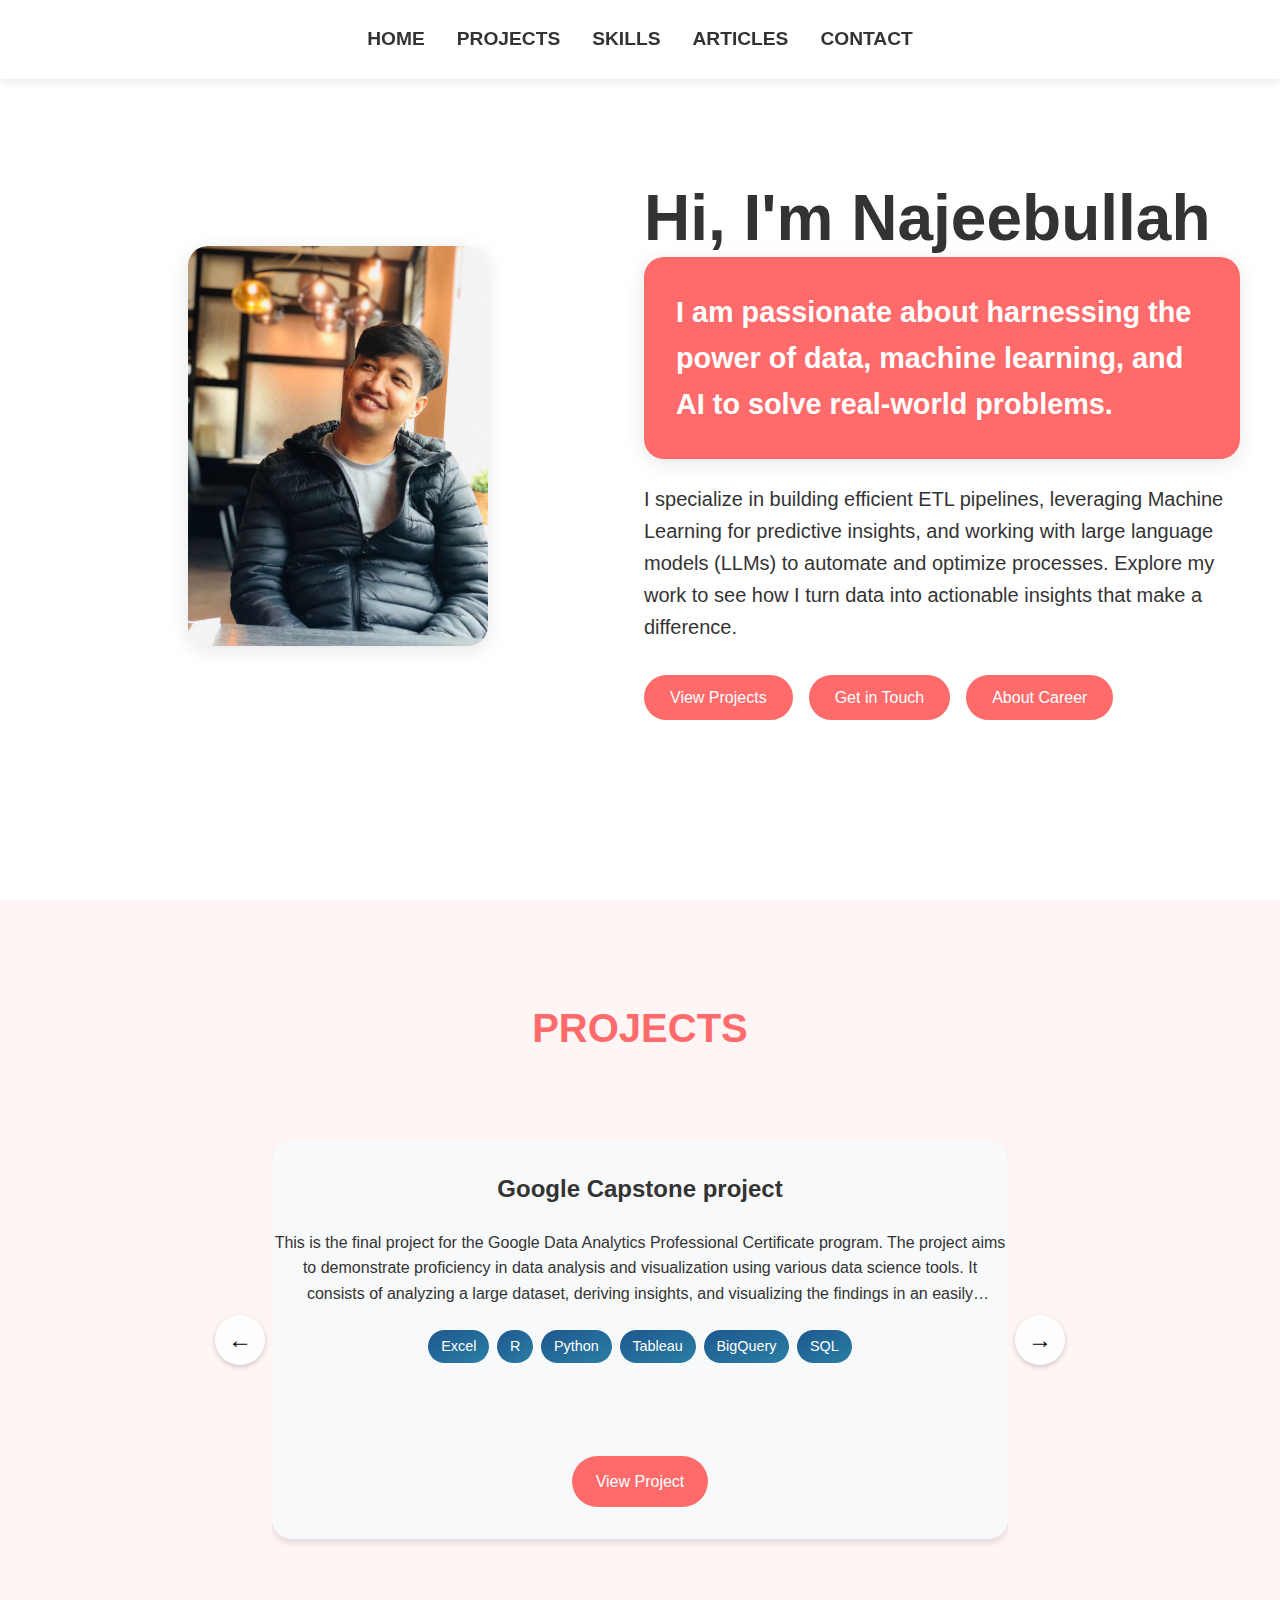
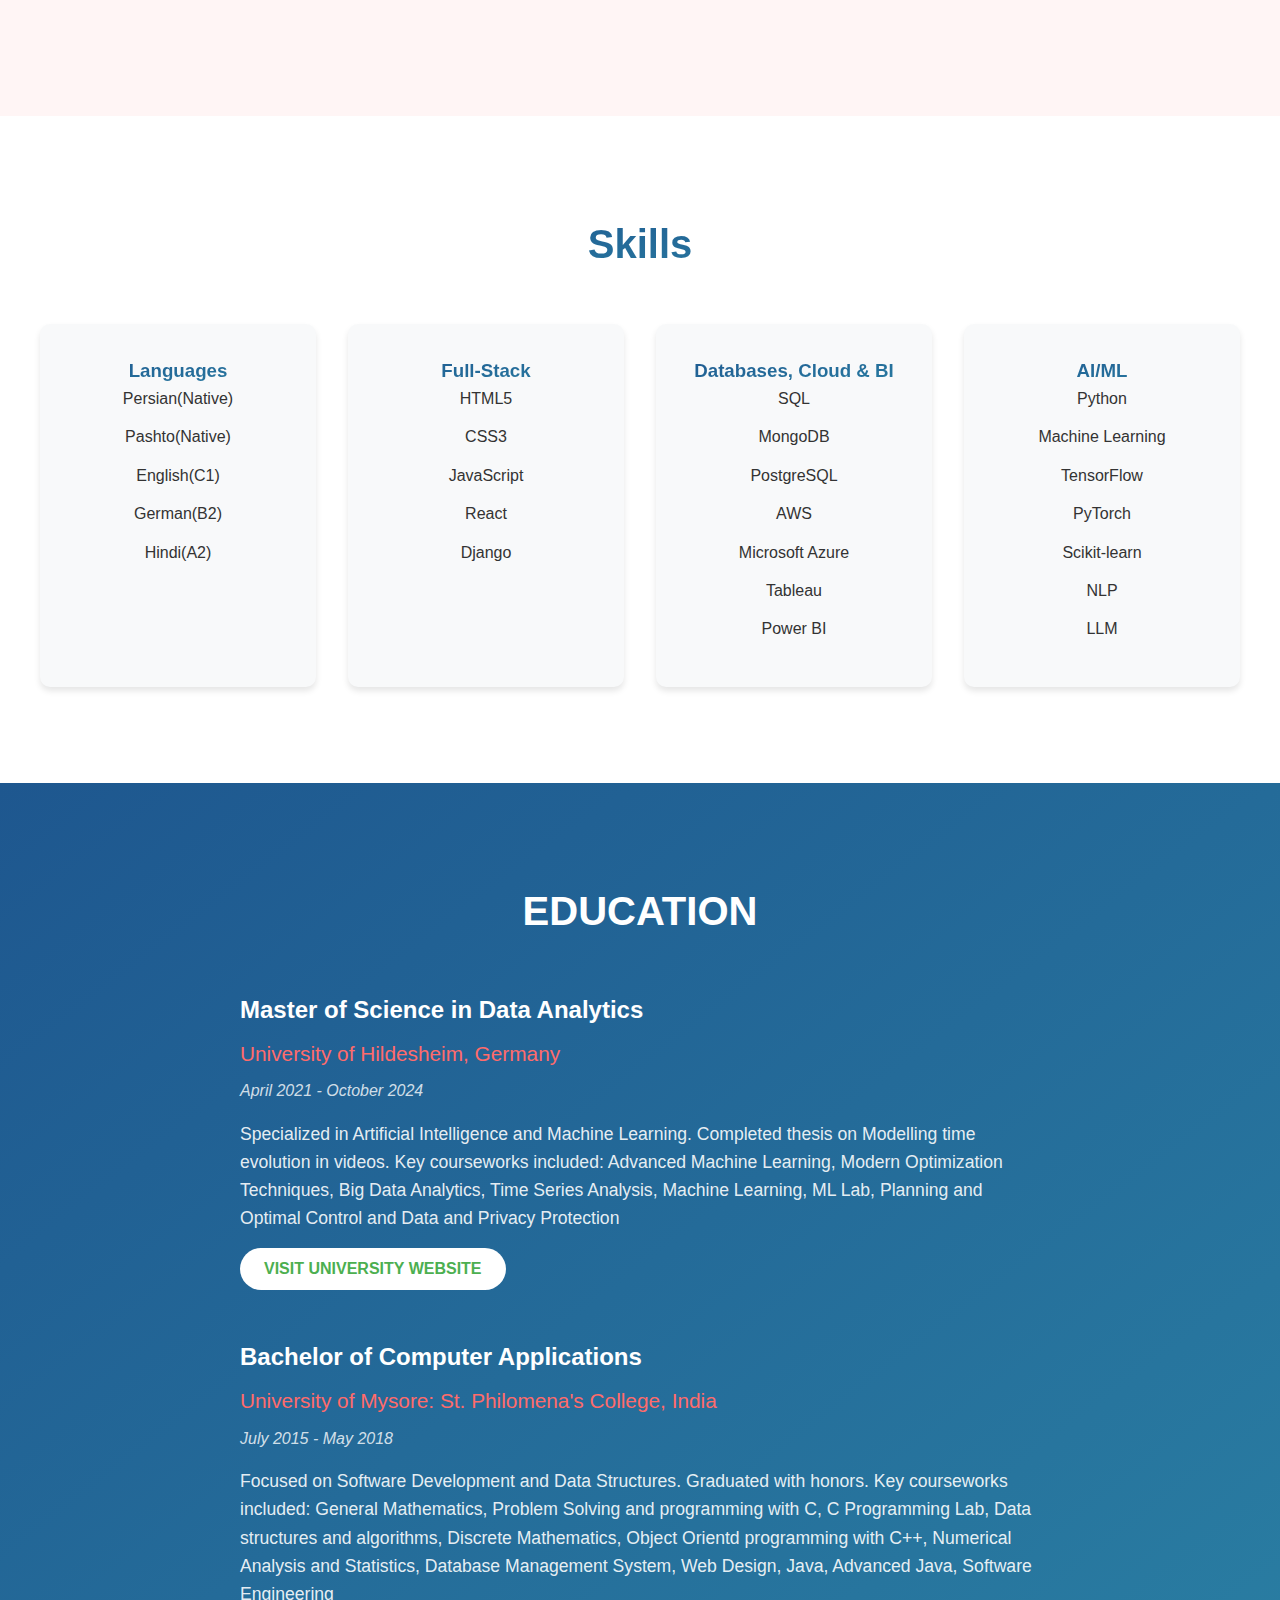
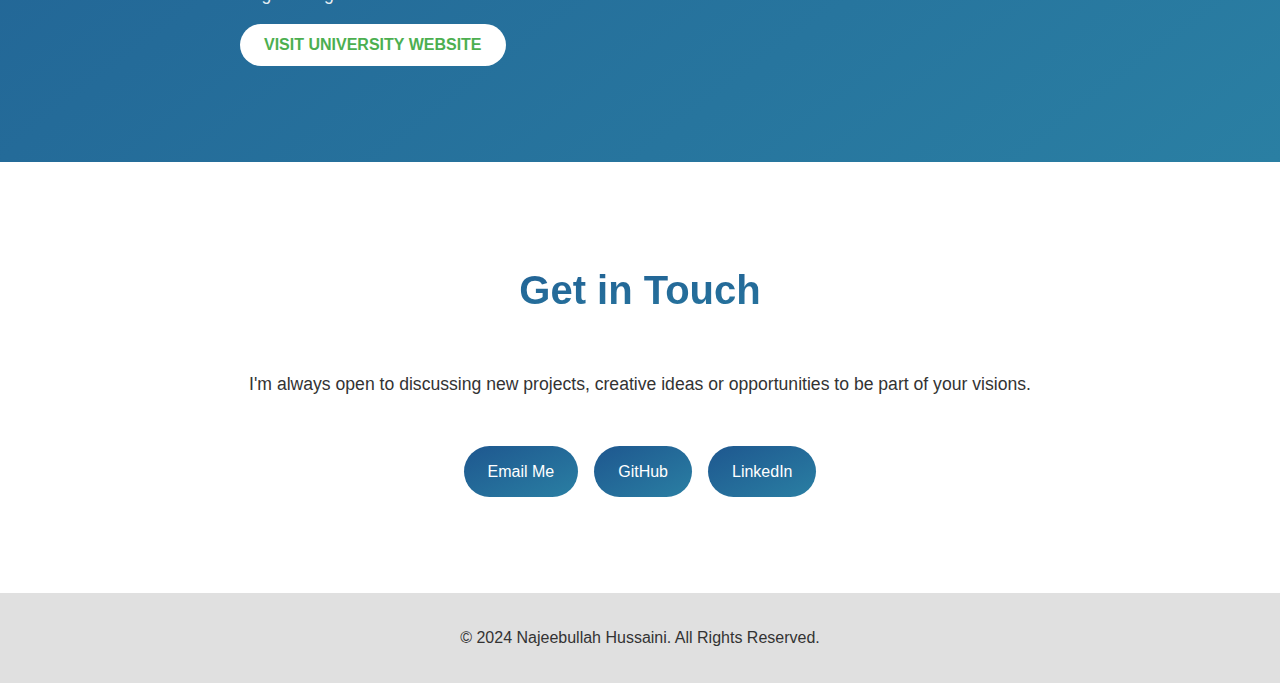
==== index.html @ cfb8e122 "Initial commit" ====
<!DOCTYPE html>
<html lang="en">
<head>
    <meta charset="UTF-8">
    <meta name="viewport" content="width=device-width, initial-scale=1.0">
    <meta http-equiv="X-UA-Compatible" content="ie=edge">
    <title>Najeebullah Hussaini - Ml Engineer</title>
    <link rel="stylesheet" href="style.css">
    <link rel="preconnect" href="https://fonts.googleapis.com">
    <link rel="preconnect" href="https://fonts.gstatic.com" crossorigin>
    <link href="https://fonts.googleapis.com/css2?family=Inter:wght@400;500;600;700&display=swap" rel="stylesheet">
</head>
<body>
    <!-- Header Section -->
    <header>
        <nav>
            <div class="nav-right">
                <ul>
                    <li><a href="#home">Home</a></li>
                    <li><a href="#projects">Projects</a></li>
                    <li><a href="#skills">Skills</a></li>
                    <li><a href="components/artilces/articles.html">Articles</a></li>
                    <li><a href="#contact">Contact</a></li>
                </ul>
            </div>

        </nav>
    </header>

    <!-- Hero Section -->
    <section id="home" class="hero">
        <div class="hero-content">
            <div class="hero-image">
                <img src="images/najib.JPG" alt="Najeebullah Hussaini">
            </div>
            <div class="hero-text">
                <h2>Hi, I'm Najeebullah</h2>
                <p class="intro"> I am passionate about harnessing the power of data, machine learning, and AI to solve real-world problems.</p>
                <p class="sub-intro">I specialize in building efficient ETL pipelines, leveraging Machine Learning for predictive insights, and working with large language models (LLMs) to automate and optimize processes.  Explore my work to see how I turn data into actionable insights that make a difference.</p>
                <div class="cta-buttons">
                    <a href="#projects" class="btn secondary">View Projects</a>
                    <a href="#contact" class="btn secondary">Get in Touch</a>
                    <a href="components/career/career.html" class="btn secondary">About Career</a>

                </div>
            </div>
        </div>
    </section>

    <!-- Projects Section -->
    <section id="projects" class="section">
        <h2>PROJECTS</h2>
        <div class="projects-container">
            <button class="carousel-btn prev" aria-label="Previous project">←</button>
            <div class="project-list">
                <div class="project">
                    <h3>Google Capstone project</h3>
                    <p>This is the final project for the Google Data Analytics Professional Certificate program. The project aims to demonstrate proficiency in data analysis and visualization using various data science tools. It consists of analyzing a large dataset, deriving insights, and visualizing the findings in an easily understandable manner.</p>
                    <div class="tech-stack">
                        <span>Excel</span>
                        <span>R</span>
                        <span>Python</span>
                        <span>Tableau</span>
                        <span>BigQuery</span>
                        <span>SQL</span>

                    </div>
                    <a href="components/projects/google_capstone.html" class="project-btn">View Project</a>
                </div>
                <div class="project">
                    <h3>RAG Fundamentals using LangChain</h3>
                    <p>This project is a deep dive into the fundamentals of <strong>Retrieval Augmented Generation (RAG) </strong>, focusing on how RAG can enhance the performance of language models by retrieving relevant data and generating responses. The project covers various aspects like query construction, routing, indexing, and retrieval, along with the implementation of advanced algorithms like <strong>StepBack</strong> and <strong>HyDE</strong> using <strong> LangChain</strong>.</p>
                    <div class="tech-stack">
                        <span>Python</span>
                        <span>LangChain</span>
                        <span>NLP</span>
                        <span>LLM</span>
                        <span>RAG</span>
                        <span>HyDE</span>
                        <span>StepBack</span>
                    </div>
                    <a href="components/projects/rag_langchain.html" class="project-btn">View Project</a>
                </div>
                <div class="project">
                    <h3>Portfolio webapp</h3>
                    <p>This portfolio website is a personal project designed to showcase my skills, education, projects, and achievements. The website demonstrates my ability to build a responsive and interactive front-end using fundamental web technologies such as HTML5, CSS3, and JavaScript. The project highlights my knowledge of web development practices and allows potential employers and collaborators to explore my work and qualifications in a polished, user-friendly format.</p>
                    <div class="tech-stack">
                        <span>JavaScript</span>
                        <span>HTML5</span>
                        <span>CSS3</span>
               
                    </div>
                    <a href="components/projects/portfolio.html" class="project-btn">View Project</a>
                </div>
                <div class="project">
                    <h3>Spatiotemporal Learning: thesis</h3>
                    <p>This Thesis explores the application of machine learning in predicting spatiotemporal patterns. These patterns are observed in many natural phenomena, such as traffic, weather, human movement, and brain development, where objects with spatial properties are moving or changing over time. The research primarily focuses on video prediction, aiming to model and predict the future state of moving objects using spatiotemporal data. We compare different state-of-the-art methods and propose a new, simpler, yet effective CNN-based model for video prediction.</p>
                    <div class="tech-stack">
                        <span>Python</span>
                        <span>CNN</span>
                        <span>RNN</span>
                        <span>Transformers</span>
                        <span>MLP</span>
                        <span>ViT</span>
                        <span>ConvLSTM</span>
                        <span>PredRNN</span>
                        <span>Temporal Attention Unit (TAU)</span>
                        <span>SimVP</span>





                    </div>
                    <a href="components/projects/thesis.html" class="project-btn">View Project</a>
                </div>
                <div class="project">
                    <h3>Hierarchical Time Series Forecasting: student research project(srp)</h3>
                    <p>A mobile-first fitness application that helps users track workouts, nutrition, and progress towards their fitness goals.</p>
                    <div class="tech-stack">
                        <span>DeepVAR</span>
                        <span>Hier-E2E</span>
                        <span>CRPS</span>
                        <span>Time Series Forecasting</span>
                        <span>Python</span>
                    </div>
                    <a href="components/projects/srp.html" class="project-btn">View Project</a>
                </div>
            </div>
            <button class="carousel-btn next" aria-label="Next project">→</button>
        </div>
    </section>

    <!-- Skills Section -->
    <section id="skills" class="section">
        <h2>Skills</h2>
        <div class="skills-grid">
            <div class="skill-category">
                <h3>Languages</h3>
                <ul>
                    
                    <li>Persian(Native)</li>
                    <li>Pashto(Native)</li>
                    <li>English(C1)</li>
                    <li>German(B2)</li>
                    <li>Hindi(A2)</li>
                </ul>
            </div>
            <div class="skill-category">
                <h3>Full-Stack</h3>
                <ul>
                    <li>HTML5</li>
                    <li>CSS3</li>
                    <li>JavaScript</li>
                    <li>React</li>
                    <li>Django</li>
                </ul>
            </div>
            <div class="skill-category">
                <h3>Databases, Cloud & BI</h3>
                <ul>
                    <li>SQL</li>
                    <li>MongoDB</li>
                    <li>PostgreSQL</li>
                    <li>AWS</li>
                    <li>Microsoft Azure</li>
                    <li>Tableau</li>
                    <li>Power BI</li>
                </ul>
            </div>
            <div class="skill-category">
                <h3>AI/ML</h3>
                <ul>
                    <li>Python</li>
                    <li>Machine Learning</li>
                    <li>TensorFlow</li>
                    <li>PyTorch</li>
                    <li>Scikit-learn</li>
                    <li>NLP</li>
                    <li>LLM</li>
                </ul>
            </div>
        </div>
    </section>

    <!-- Education Section -->
    <section id="education" class="section">
        <h2>EDUCATION</h2>
        <div class="education-container">
            <div class="education-item">
                <h3>Master of Science in Data Analytics</h3>
                <p class="institution">University of Hildesheim, Germany</p>
                <p class="duration">April 2021 - October 2024</p>
                <p class="description">Specialized in Artificial Intelligence and Machine Learning. Completed thesis on Modelling time evolution in videos.
                    Key courseworks included: Advanced Machine Learning, Modern Optimization Techniques, Big Data Analytics, Time Series Analysis, Machine Learning, ML Lab, Planning and Optimal Control and 
                    Data and Privacy Protection
                </p>
                <a href="https://www.ismll.uni-hildesheim.de/da/index_en.html" class="btn education-btn">Visit University Website</a>
            </div>
            <div class="education-item">
                <h3>Bachelor of Computer Applications</h3>
                <p class="institution">University of Mysore: St. Philomena's College, India</p>
                <p class="duration">July 2015 - May 2018</p>
                <p class="description">Focused on Software Development and Data Structures. Graduated with honors.
                    Key courseworks included: General Mathematics, Problem Solving and programming with C, C Programming Lab, Data structures and algorithms, Discrete Mathematics, Object Orientd programming with C++, Numerical Analysis and Statistics, Database Management System, Web Design, Java, Advanced Java, Software Engineering
                </p>
                
                <a href="https://online.mysore.university/online-degree-programs/?utm_term=university%20of%20mysore&utm_campaign=UOM+-+Online+Programs+-+Brand&utm_source=adwords&utm_medium=ppc&hsa_acc=3188942278&hsa_cam=19699461997&hsa_grp=147569099673&hsa_ad=648422571109&hsa_src=g&hsa_tgt=kwd-435892940&hsa_kw=university%20of%20mysore&hsa_mt=b&hsa_net=adwords&hsa_ver=3&gad_source=1&gclid=Cj0KCQjw782_BhDjARIsABTv_JADCXvfqy7VXolRAwJFkUu4AQeVh4rejWijrgbGNsBO3FhCtbPgRK4aAsTTEALw_wcB" class="btn education-btn">Visit University Website</a>
            </div>
        </div>
    </section>

    <!-- Contact Section -->
    <section id="contact" class="section">
        <h2>Get in Touch</h2>
        <div class="contact-content">
            <p>I'm always open to discussing new projects, creative ideas or opportunities to be part of your visions.</p>
            <div class="contact-links">
                <a href="mailto:najeebhussaini27@gmail.com" class="btn contact-btn">Email Me</a>
                <a href="https://github.com/Najeeb1" target="_blank" class="btn contact-btn">GitHub</a>
                <a href="https://www.linkedin.com/in/nhussaini/" target="_blank" class="btn contact-btn">LinkedIn</a>
            </div>
        </div>
    </section>

    <!-- Footer Section -->
    <footer>
        <p>&copy; 2024 Najeebullah Hussaini. All Rights Reserved.</p>
    </footer>
    <button id="backToTop" class="back-to-top" aria-label="Back to top">↑</button>
    <script src="script.js"></script>
</body>
</html>
---- style.css ----
/* Reset and Base Styles */
* {
    margin: 0;
    padding: 0;
    box-sizing: border-box;
    font-family: -apple-system, BlinkMacSystemFont, "Segoe UI", Roboto, "Helvetica Neue", Arial, sans-serif;
}

:root {
    --primary-color: #00bcd4;
    --secondary-color: #008c9e;
    --background-white: #ffffff;
    --background-light-red: #fff5f5;
    --background-ocean-blue: #D1E8E9;
    --background-light-gray: #e0e0e0;
    --text-light: #ffffff;
    --text-dark: #333333;
    --card-bg: #f8f9fa;
    --section-bg: #ffffff;
}

@font-face {
    font-family: 'Inter';
    src: url('https://fonts.googleapis.com/css2?family=Inter:wght@400;500;600;700&display=swap');
}

body {
    line-height: 1.6;
    color: var(--text-dark);
    background-color: var(--background-white);
}

  
/* Header */
header {
    background: var(--background-white);
    padding: 1.5rem 0;
    position: fixed;
    width: 100%;
    top: 0;
    z-index: 1000;
    box-shadow: 0 2px 10px rgba(0, 0, 0, 0.1);
}

header nav {
    display: flex;
    justify-content: center;
    align-items: center;
    max-width: 1200px;
    margin: 0 auto;
    padding: 0 2rem;
}

.nav-right {
    display: flex;
    justify-content: center;
}

.nav-right ul {
    list-style: none;
    display: flex;
    gap: 2rem;
}

.nav-right ul li a {
    color: var(--text-dark);
    text-decoration: none;
    font-weight: 700;
    font-size: 1.2rem;
    text-transform: uppercase;
    transition: color 0.3s ease;
}

.nav-right ul li a:hover {
    color: #1b4332;
}

/* Hero Section */
.hero {
    min-height: 100vh;
    display: flex;
    align-items: center;
    padding: 8rem 2rem;
    background-color: #ffffff;
    position: relative;
}

.hero-content {
    max-width: 1200px;
    margin: 0 auto;
    display: flex;
    align-items: center;
    gap: 0.5rem;
    position: relative;
    z-index: 1;
}

.hero-image {
    flex: 1;
    text-align: center;
}

.hero-image img {
    width: 100%;
    max-width: 300px;
    border-radius: 20px;
    box-shadow: 0 4px 20px rgba(0, 0, 0, 0.1);
}

.hero-text {
    flex: 1;
    text-align: left;
}

.hero-text h2 {
    font-size: 4rem;
    margin-bottom: 0;
    color: var(--text-dark);
    line-height: 1.2;
    font-weight: 700;
}

.hero-text .intro {
    font-size: 1.8rem;
    margin-bottom: 1.5rem;
    color: white;
    line-height: 1.6;
    background-color: #ff6b6b;
    padding: 2rem;
    border-radius: 20px;
    box-shadow: 0 4px 20px rgba(0, 0, 0, 0.1);
    font-weight: 600;
}

.hero-text .sub-intro {
    font-size: 1.25rem;
    margin-bottom: 2rem;
    color: var(--text-dark);
    line-height: 1.6;
}

.cta-buttons {
    display: flex;
    gap: 1rem;
    justify-content: flex-start;
}

.btn {
    padding: 0.5rem 1.5rem;
    border-radius: 50px;
    text-decoration: none;
    font-weight: 500;
    transition: all 0.3s ease;
}

.btn.primary {
    background-color: #ff8a8a;
    color: white;
}

.btn.secondary {
    background-color: #ff6b6b;
    color: white;
    border: 2px solid #ff6b6b;
    padding: 0.5rem 1.5rem;
    border-radius: 50px;
    font-weight: 500;
    transition: all 0.3s ease;
}

.btn.primary:hover {
    background-color: #ff6b6b;
}

.btn.secondary:hover {
    background-color: #ff8a8a;
    color: white;
    transform: translateY(-3px);
    box-shadow: 0 4px 8px rgba(0, 0, 0, 0.2);
}

/* Section Layout */
.section {
    padding: 6rem 2rem;
}

/* Projects Section */
#projects {
    background-color: var(--background-light-red);
    overflow: hidden;
    padding: 6rem 4rem;
}

.projects-container {
    position: relative;
    max-width: 800px;
    margin: 0 auto;
    padding: 0 2rem;
    overflow: visible;
}

.project-list {
    display: flex;
    gap: 2rem;
    overflow-x: hidden;
    scroll-behavior: smooth;
    scrollbar-width: none;
    -ms-overflow-style: none;
    padding: 2rem 0;
    width: 100%;
    position: relative;
}

.project {
    flex: 0 0 100%;
    background-color: var(--card-bg);
    padding: 2.5rem;
    border-radius: 20px;
    box-shadow: 0 4px 6px rgba(0, 0, 0, 0.1);
    display: none;
    flex-direction: column;
    height: 400px;
    text-align: center;
    transition: opacity 0.3s ease;
}

.project.active {
    display: flex;
    opacity: 1;
}

.project h3 {
    font-size: 1.5rem;
    margin-bottom: 1.5rem;
    color: var(--text-dark);
    text-align: center;
    display: -webkit-box;
    -webkit-line-clamp: 1;
    -webkit-box-orient: vertical;
    overflow: hidden;
    text-overflow: ellipsis;
    height: auto;
    max-height: 2.2em;
    line-height: 1.4;
}

.project p {
    margin-bottom: 1.5rem;
    color: var(--text-dark);
    line-height: 1.6;
    text-align: center;
    display: -webkit-box;
    -webkit-line-clamp: 3;
    -webkit-box-orient: vertical;
    overflow: hidden;
    text-overflow: ellipsis;
    flex: 0 0 auto;
}

.tech-stack {
    display: flex;
    flex-wrap: wrap;
    gap: 0.5rem;
    margin-bottom: 1.5rem;
    justify-content: center;
    flex: 0 0 auto;
}

.tech-stack span {
    background: linear-gradient(to bottom right, #1e578f, #2a7fa3);
    color: var(--text-light);
    padding: 0.3rem 0.8rem;
    border-radius: 20px;
    font-size: 0.9rem;
    font-weight: 500;
    white-space: nowrap;
}

.project-btn {
    display: inline-block;
    padding: 0.75rem 1.5rem;
    background-color: #ff6b6b !important;
    color: white !important;
    text-decoration: none;
    border-radius: 50px;
    font-weight: 500;
    transition: all 0.3s ease;
    text-align: center;
    margin-top: auto;
    border: none;
    cursor: pointer;
    align-self: center;
    width: fit-content;
    background-image: none !important;
}

.project-btn:hover {
    background-color: #ff8a8a !important;
    transform: translateY(-3px);
    box-shadow: 0 4px 8px rgba(0, 0, 0, 0.2);
    background-image: none !important;
}

.carousel-btn {
    position: absolute;
    top: 50%;
    transform: translateY(-50%);
    background-color: rgba(255, 255, 255, 0.8);
    border: none;
    width: 50px;
    height: 50px;
    border-radius: 50%;
    font-size: 1.5rem;
    cursor: pointer;
    z-index: 10;
    transition: all 0.3s ease;
    display: flex;
    align-items: center;
    justify-content: center;
    box-shadow: 0 2px 5px rgba(0, 0, 0, 0.2);
}

.carousel-btn:hover {
    background-color: #ff6b6b;
    color: white;
    transform: translateY(-50%) scale(1.1);
}

.carousel-btn.prev {
    left: -25px;
}

.carousel-btn.next {
    right: -25px;
}

/* Skills Section */
#skills {
    background-color: var(--background-white);
}

/* Contact Section */
#contact h2 {
    background: linear-gradient(to bottom right, #1e578f, #2a7fa3);
    -webkit-background-clip: text;
    background-clip: text;
    color: transparent;
    /* display: inline-block; */
  }
#contact {
    background-color: var(--background-white);
    color: var(--text-dark);
}

.section h2 {
    font-size: 2.5rem;
    margin-bottom: 3rem;
    text-align: center;
    font-weight: 700;
}

/* Skills Section */
/* Gradient text color for only the "Skills" heading */
#skills h2 {
    background: linear-gradient(to bottom right, #1e578f, #2a7fa3);
    -webkit-background-clip: text;
    background-clip: text;
    color: transparent;
    /* display: inline-block; */
  }
.skills-grid {
    display: grid;
    grid-template-columns: repeat(auto-fit, minmax(250px, 1fr));
    gap: 2rem;
    max-width: 1200px;
    margin: 0 auto;
}

.skill-category {
    background-color: var(--card-bg);
    padding: 2rem;
    border-radius: 10px;
    box-shadow: 0 4px 6px rgba(0, 0, 0, 0.1);
    text-align: center;
}

.skill-category h3 {
        background: linear-gradient(to bottom right, #1e578f, #2a7fa3);
        -webkit-background-clip: text;
        background-clip: text;
        color: transparent;
        /* display: inline-block; */
      }
.skills-category h3{
    font-size: 1.5rem;
    margin-bottom: 1.5rem;
    color: var(--text-dark);
}

.skill-category ul {
    list-style: none;
    text-align: center;
}

.skill-category ul li {
    margin-bottom: 0.8rem;
    color: var(--text-dark);
}

/* Contact Section */
.contact-content {
    max-width: 800px;
    margin: 0 auto;
    text-align: center;
}

.contact-content p {
    margin-bottom: 3rem;
    font-size: 1.1rem;
    color: var(--text-dark);
}

.contact-links {
    display: flex;
    gap: 1rem;
    justify-content: center;
    flex-wrap: wrap;
}

.contact-btn {
    background: linear-gradient(to bottom right, #1e578f, #2a7fa3);
    color: white;
    padding: 0.8rem 1.5rem;
    border-radius: 50px;
    text-decoration: none;
    font-weight: 500;
    transition: all 0.3s ease;
    border: none;
}

.contact-btn:hover {
    transform: translateY(-3px);
    box-shadow: 0 4px 8px rgba(0, 0, 0, 0.2);
    background: linear-gradient(to bottom right, #2a7fa3, #1e578f);
}

/* Back to Top Button */
.back-to-top {
    position: fixed;
    bottom: 30px;
    right: 30px;
    width: 50px;
    height: 50px;
    border-radius: 50%;
    background: linear-gradient(to bottom right, #1e578f, #2a7fa3);
    color: white;
    border: none;
    cursor: pointer;
    font-size: 24px;
    display: flex;
    align-items: center;
    justify-content: center;
    box-shadow: 0 4px 8px rgba(0, 0, 0, 0.2);
    opacity: 0;
    visibility: hidden;
    transition: all 0.3s ease;
    z-index: 1000;
}

.back-to-top.visible {
    opacity: 1;
    display: block;
    visibility: visible;
}

.back-to-top:hover {
    transform: translateY(-3px);
    box-shadow: 0 6px 12px rgba(0, 0, 0, 0.3);
}

/* Footer */
footer {
    background: var(--background-light-gray);
    padding: 2rem;
    text-align: center;
    color: var(--text-dark);
}

footer p {
    color: var(--text-dark);
}

/* Responsive Design */
@media (max-width: 768px) {
    header nav {
        padding: 0 1rem;
    }

    .nav-right ul {
        gap: 1rem;
    }

    .nav-right ul li a {
        font-size: 1rem;
    }

    .hero {
        padding: 6rem 1rem;
    }

    .hero-content {
        flex-direction: column;
        text-align: center;
        gap: 2rem;
    }

    .hero-text {
        text-align: center;
    }

    .hero-text h2 {
        font-size: 2.5rem;
    }

    .hero-text .intro {
        font-size: 1.25rem;
        padding: 1.5rem;
    }

    .hero-text .sub-intro {
        font-size: 1rem;
    }

    .cta-buttons {
        justify-content: center;
    }

    .section {
        padding: 4rem 1rem;
    }

    .projects-container {
        padding: 0 1rem;
    }

    .project {
        padding: 2rem;
        height: auto;
        min-height: 400px;
    }

    .carousel-btn {
        width: 40px;
        height: 40px;
        font-size: 1.2rem;
    }

    .carousel-btn.prev {
        left: -15px;
    }

    .carousel-btn.next {
        right: -15px;
    }

    .skills-grid {
        grid-template-columns: 1fr;
        gap: 1.5rem;
    }

    .education-container {
        gap: 2rem;
    }

    .contact-links {
        flex-direction: column;
        align-items: center;
    }

    .contact-btn {
        width: 100%;
        max-width: 300px;
        text-align: center;
    }

    .back-to-top {
        width: 40px;
        height: 40px;
        font-size: 20px;
        bottom: 20px;
        right: 20px;
    }
}

@media (max-width: 480px) {
    .hero-text h2 {
        font-size: 2rem;
    }

    .hero-text .intro {
        font-size: 1.1rem;
        padding: 1rem;
    }

    .project {
        padding: 1.5rem;
    }

    .project h3 {
        font-size: 1.3rem;
    }

    .project p {
        font-size: 0.9rem;
    }

    .tech-stack span {
        font-size: 0.8rem;
        padding: 0.2rem 0.6rem;
    }

    .section h2 {
        font-size: 2rem;
    }

    #projects {
        padding: 4rem 1rem;
    }

    .carousel-btn {
        width: 35px;
        height: 35px;
        font-size: 1rem;
    }
}

#projects h2 {
    color: #ff6b6b;
    font-size: 2.5rem;
    margin-bottom: 3rem;
    text-align: center;
    font-weight: 700;
}

.project .btn {
    margin-top: auto;
    align-self: center;
    text-align: center;
    width: 100%;
}

#education {
    background: linear-gradient(to bottom right, #1e578f, #2a7fa3);
    color: white;
}

#education h2 {
    color: white;
    font-size: 2.5rem;
    margin-bottom: 3rem;
    text-align: center;
    font-weight: 700;
}

.education-container {
    max-width: 800px;
    margin: 0 auto;
    display: flex;
    flex-direction: column;
    gap: 3rem;
}

.education-item {
    padding: 0;
}

.education-item h3 {
    font-size: 1.5rem;
    margin-bottom: 0.5rem;
    color: white;
}

.education-item .institution {
    font-size: 1.3rem;
    color: #ff6b6b;
    margin-bottom: 0.5rem;
}

.education-item .duration {
    font-size: 1rem;
    color: rgba(255, 255, 255, 0.8);
    margin-bottom: 1rem;
    font-style: italic;
}

.education-item .description {
    font-size: 1.1rem;
    color: rgba(255, 255, 255, 0.9);
    line-height: 1.6;
}

.education-btn {
    display: inline-block;
    background-color: white;
    color: #4CAF50;
    padding: 0.5rem 1.5rem;
    border-radius: 50px;
    text-decoration: none;
    font-weight: 600;
    margin-top: 1rem;
    transition: all 0.3s ease;
    text-transform: uppercase;
}

.education-btn:hover {
    background-color: #e0e0e0;
    color: #2E7D32;
    transform: translateY(-2px);
    box-shadow: 0 4px 8px rgba(0, 0, 0, 0.2);
}



/* Projects Section */
.projects-section {
    padding: 8rem 2rem 4rem;
    max-width: 1200px;
    margin: 0 auto;
}

.projects-title {
    font-size: 4.5rem;
    margin-bottom: 3rem;
    text-align: left;
    font-weight: 700;
    background: linear-gradient(to bottom right, #1e578f, #2a7fa3);
    -webkit-background-clip: text;
    -webkit-text-fill-color: transparent;
    background-clip: text;
    color: transparent;
}

.projects-container {
    display: flex;
    flex-direction: column;
    gap: 2rem;
    margin-bottom: 3rem;
}

.project {
    padding: 2rem 0;
    border-bottom: 1px solid #e0e0e0;
}

.project:last-child {
    border-bottom: none;
}

.project h2 {
    font-size: 1.8rem;
    margin-bottom: 0.5rem;
    color: var(--text-dark);
}

.project-date {
    color: #666;
    font-size: 0.9rem;
    margin-bottom: 1rem;
}

.project-excerpt {
    margin-bottom: 1.5rem;
    color: var(--text-dark);
    line-height: 1.6;
    font-size: 1.1rem;
}

.project-btn {
    display: inline-block;
    background: linear-gradient(to bottom right, #1e578f, #2a7fa3);
    color: white;
    padding: 0.8rem 1.5rem;
    border-radius: 50px;
    text-decoration: none;
    font-weight: 500;
    transition: all 0.3s ease;
}

.project-btn:hover {
    transform: translateY(-3px);
    box-shadow: 0 4px 8px rgba(0, 0, 0, 0.2);
}

/* Project Detail Page */
.project-detail-section {
    padding: 8rem 2rem 4rem;
    max-width: 1200px;
    margin: 0 auto;
}

.project-detail-title {
    font-size: 3.5rem;
    margin-bottom: 1rem;
    background: linear-gradient(to bottom right, #1e578f, #2a7fa3);
    -webkit-background-clip: text;
    -webkit-text-fill-color: transparent;
    background-clip: text;
    color: transparent;
}

.project-detail-meta {
    margin-bottom: 2rem;
    color: #666;
}

.project-tech {
    margin-top: 0.5rem;
    font-style: italic;
}

.project-detail-content {
    margin-bottom: 3rem;
}

.project-detail-content h2 {
    font-size: 2rem;
    margin: 2rem 0 1rem;
    background: linear-gradient(to bottom right, #1e578f, #2a7fa3);
    -webkit-background-clip: text;
    -webkit-text-fill-color: transparent;
    background-clip: text;
    color: transparent;
}

.project-detail-content p {
    margin-bottom: 1.5rem;
    line-height: 1.6;
    font-size: 1.1rem;
}

.project-features {
    list-style-type: disc;
    margin-left: 2rem;
    margin-bottom: 2rem;
}

.project-features li {
    margin-bottom: 0.5rem;
    font-size: 1.1rem;
}

.project-screenshots {
    display: grid;
    grid-template-columns: repeat(auto-fit, minmax(300px, 1fr));
    gap: 2rem;
    margin: 2rem 0;
}

.project-screenshots img {
    width: 100%;
    border-radius: 10px;
    box-shadow: 0 4px 6px rgba(0, 0, 0, 0.1);
}

.project-links {
    text-align: center;
    margin-top: 3rem;
}

.github-btn {
    display: inline-block;
    background: linear-gradient(to bottom right, #1e578f, #2a7fa3);
    color: white;
    padding: 1rem 2rem;
    border-radius: 50px;
    text-decoration: none;
    font-weight: 500;
    transition: all 0.3s ease;
}

.github-btn:hover {
    transform: translateY(-3px);
    box-shadow: 0 4px 8px rgba(0, 0, 0, 0.2);
    background: linear-gradient(to bottom right, #2a7fa3, #1e578f);
}

/* Responsive Design for Projects */
@media (max-width: 768px) {
    .projects-title, .project-detail-title {
        font-size: 2.5rem;
    }

    .project h2 {
        font-size: 1.5rem;
    }

    .project-detail-content h2 {
        font-size: 1.8rem;
    }
}
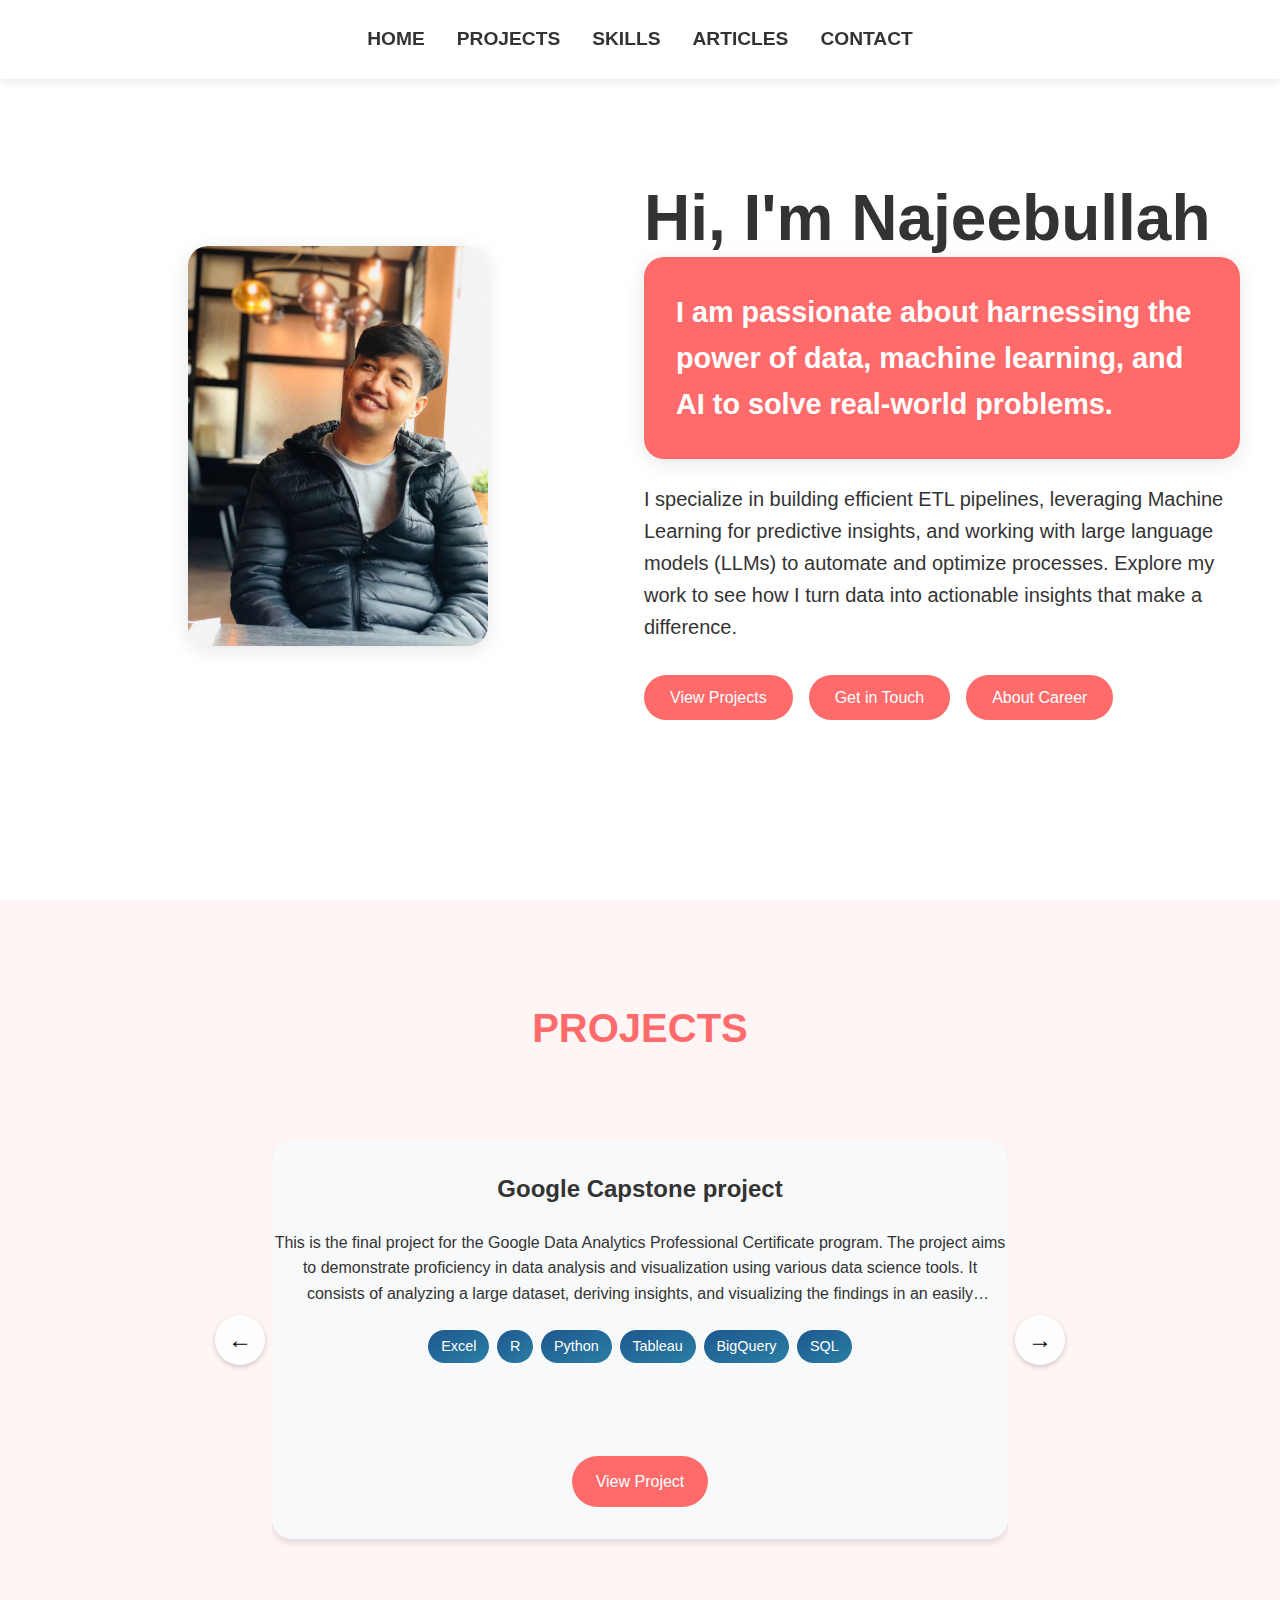
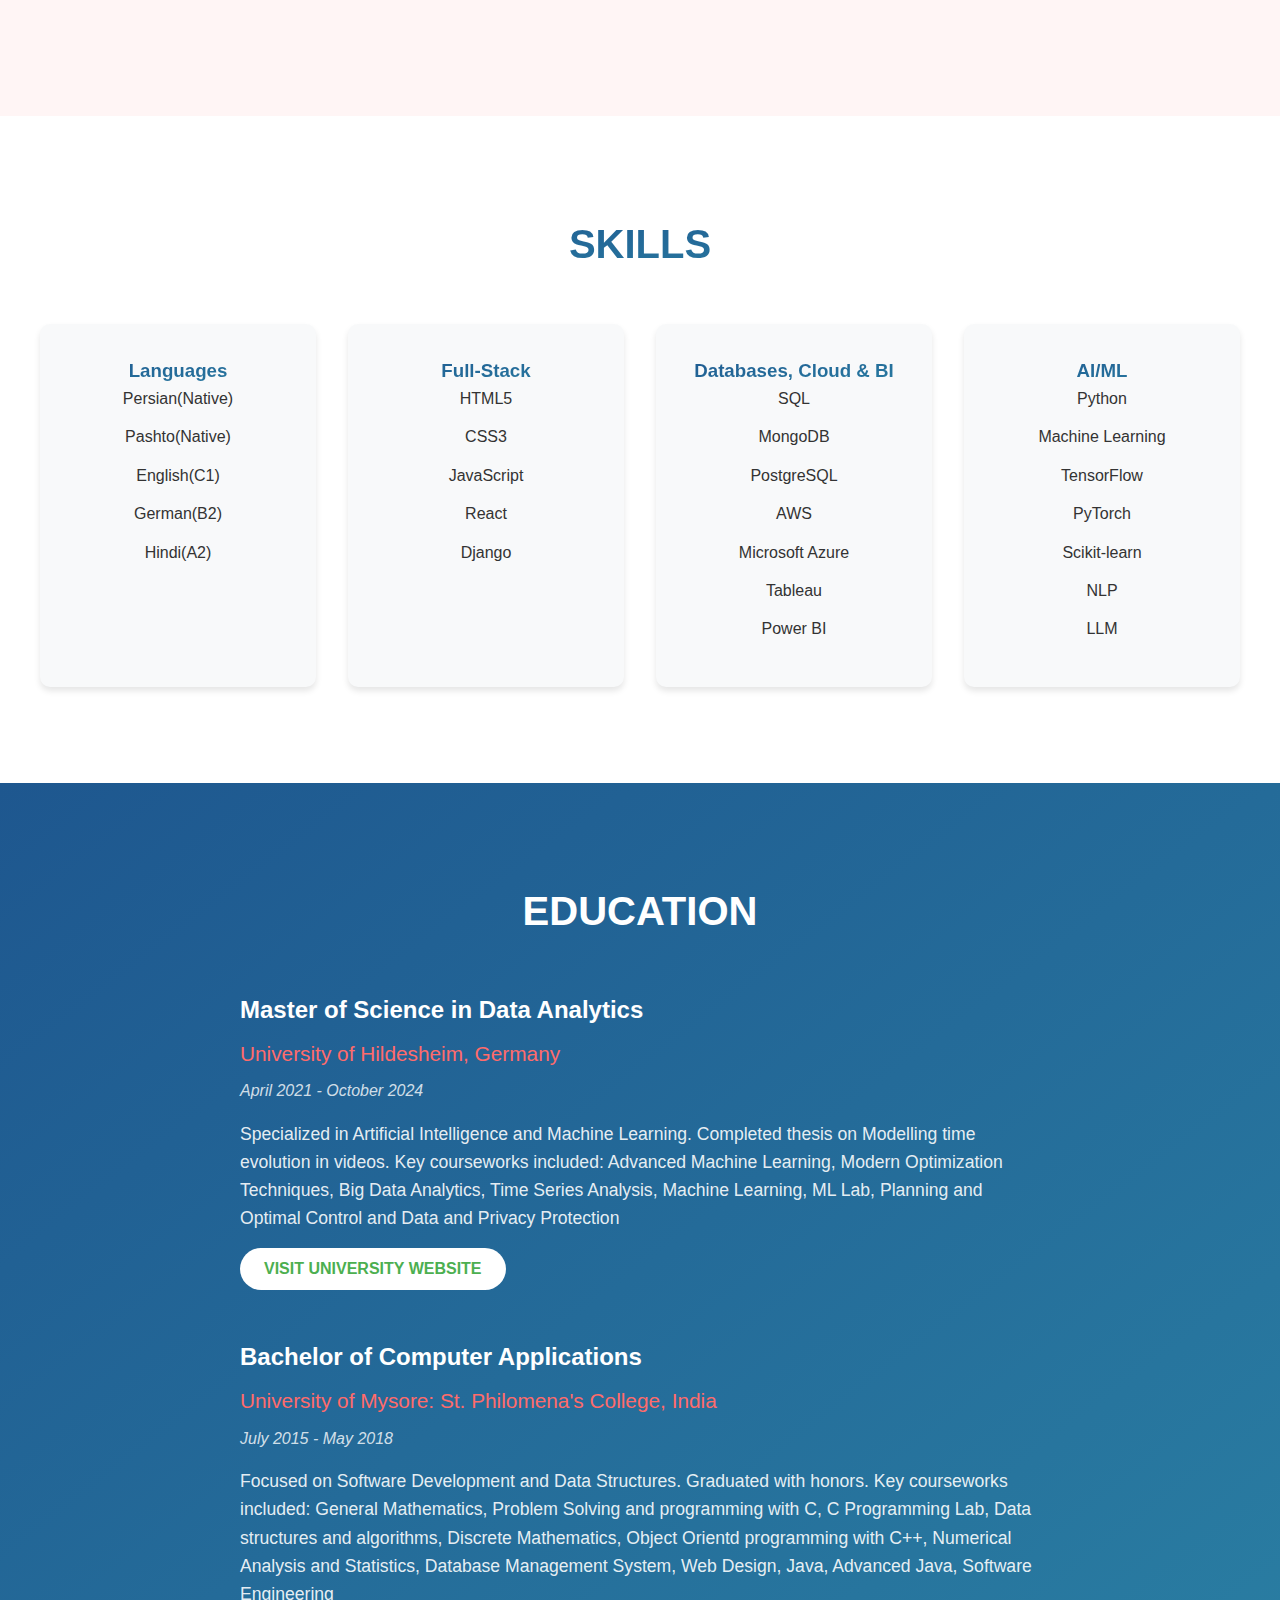
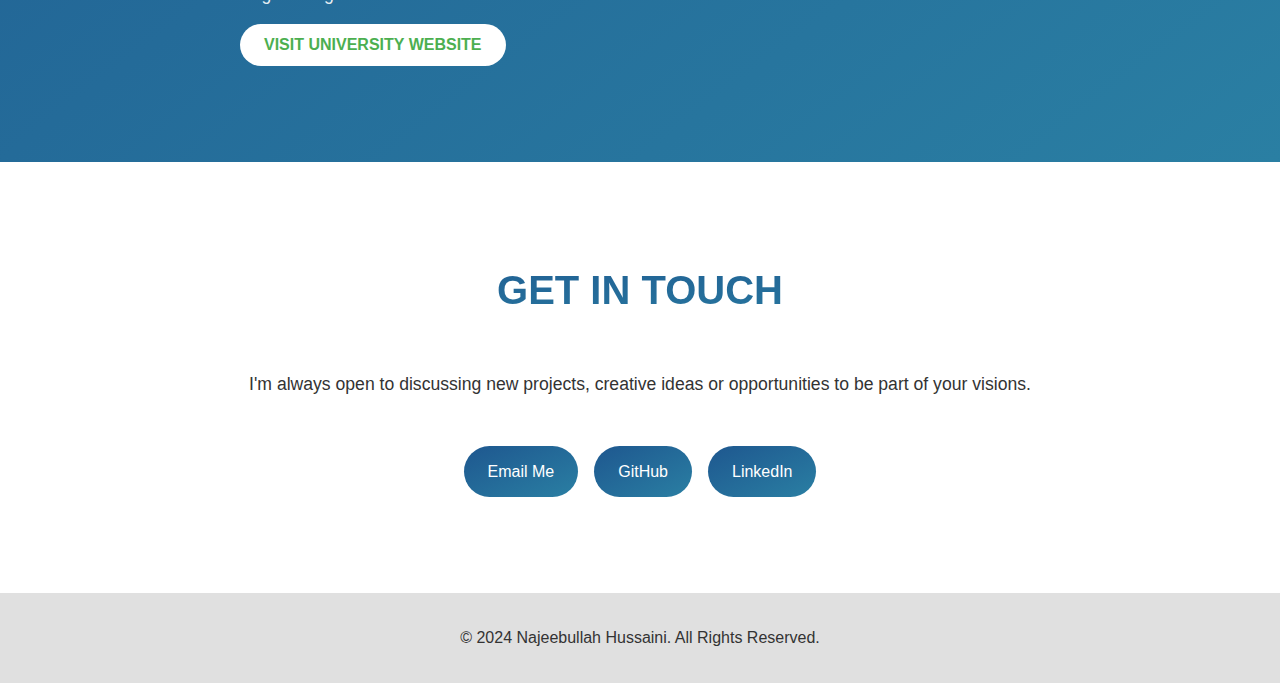
==== commit b0cc6fc8: "fixing the text" ====
--- a/index.html
+++ b/index.html
@@ -4,7 +4,7 @@
     <meta charset="UTF-8">
     <meta name="viewport" content="width=device-width, initial-scale=1.0">
     <meta http-equiv="X-UA-Compatible" content="ie=edge">
-    <title>Najeebullah Hussaini - Ml Engineer</title>
+    <title>Najeebullah Hussaini - ML Engineer</title>
     <link rel="stylesheet" href="style.css">
     <link rel="preconnect" href="https://fonts.googleapis.com">
     <link rel="preconnect" href="https://fonts.gstatic.com" crossorigin>
@@ -133,7 +133,7 @@
 
     <!-- Skills Section -->
     <section id="skills" class="section">
-        <h2>Skills</h2>
+        <h2>SKILLS</h2>
         <div class="skills-grid">
             <div class="skill-category">
                 <h3>Languages</h3>
@@ -212,7 +212,7 @@
 
     <!-- Contact Section -->
     <section id="contact" class="section">
-        <h2>Get in Touch</h2>
+        <h2>GET IN TOUCH</h2>
         <div class="contact-content">
             <p>I'm always open to discussing new projects, creative ideas or opportunities to be part of your visions.</p>
             <div class="contact-links">
--- a/style.css
+++ b/style.css
@@ -493,11 +493,11 @@
 /* Responsive Design */
 @media (max-width: 768px) {
     header nav {
-        padding: 0 1rem;
+        padding: 0 0.7rem;
     }
 
     .nav-right ul {
-        gap: 1rem;
+        gap: 0.7rem;
     }
 
     .nav-right ul li a {
@@ -520,6 +520,7 @@
 
     .hero-text h2 {
         font-size: 2.5rem;
+        order: 1;
     }
 
     .hero-text .intro {
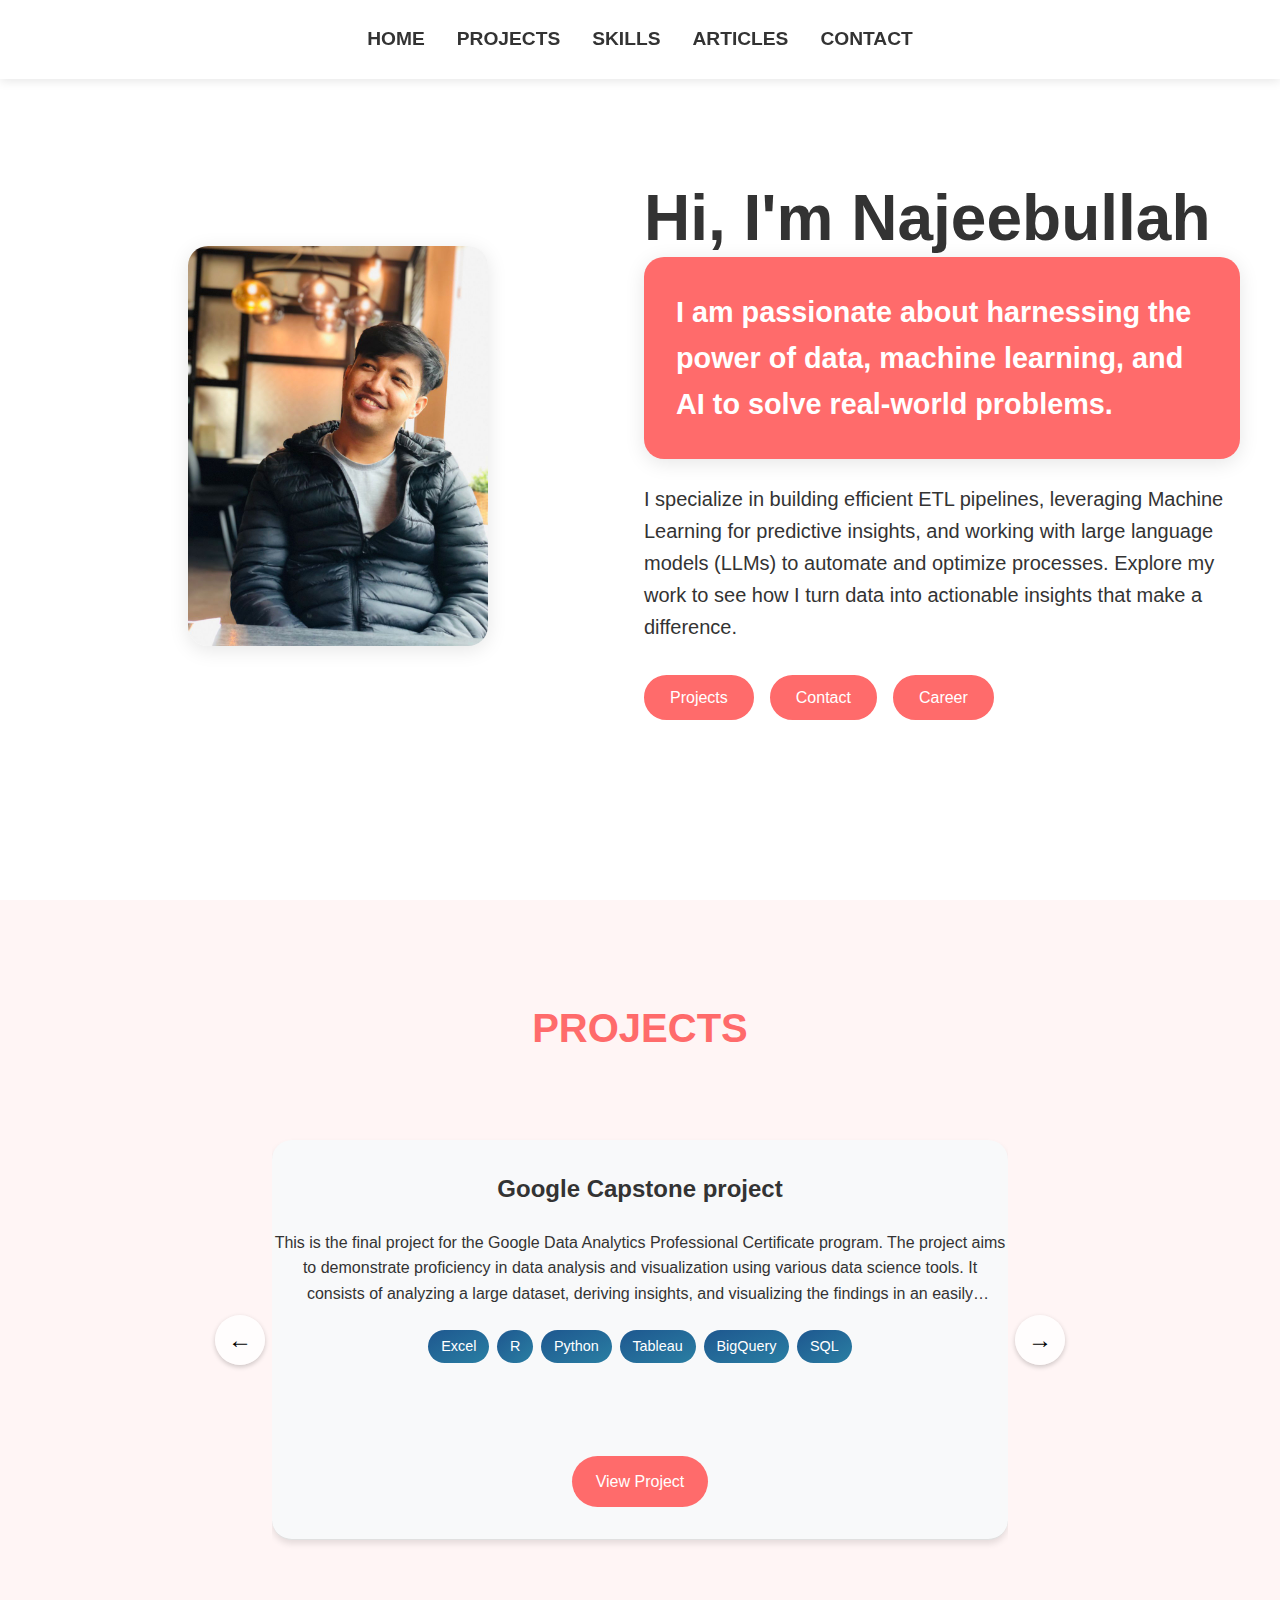
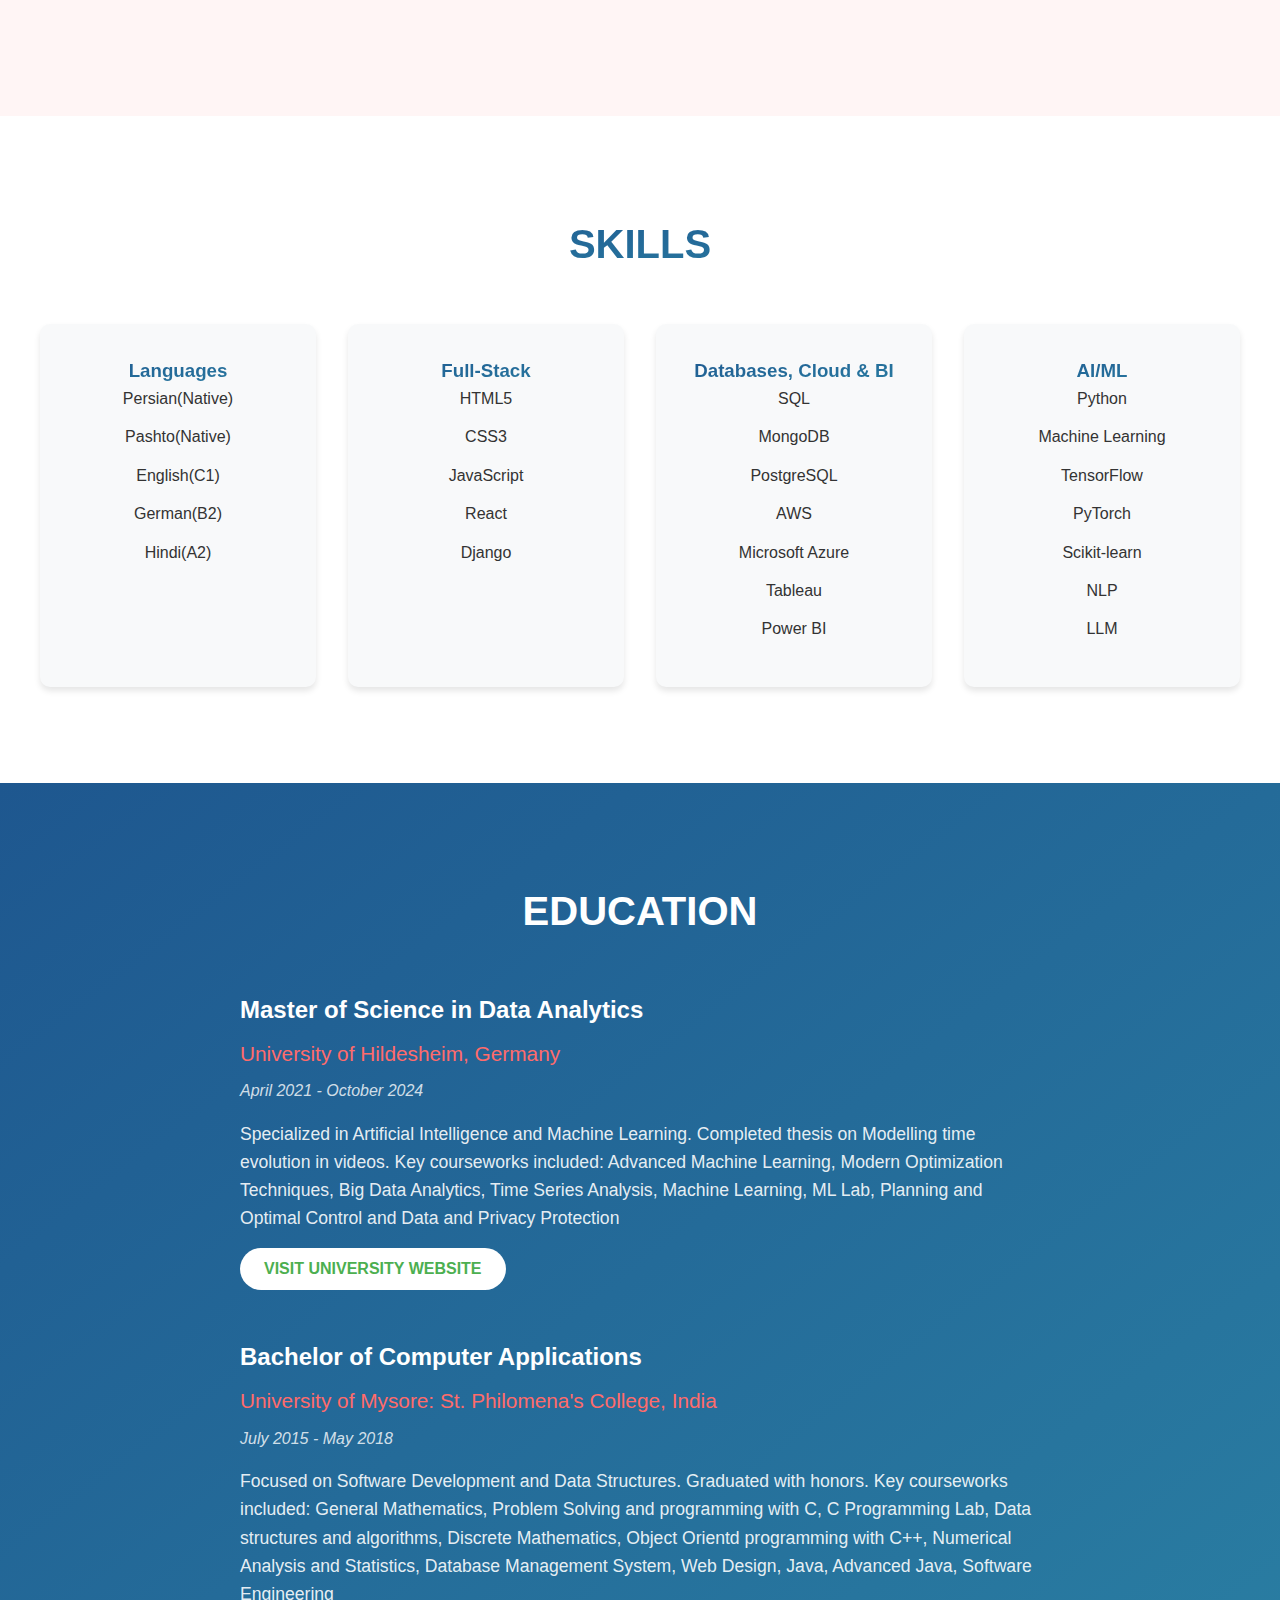
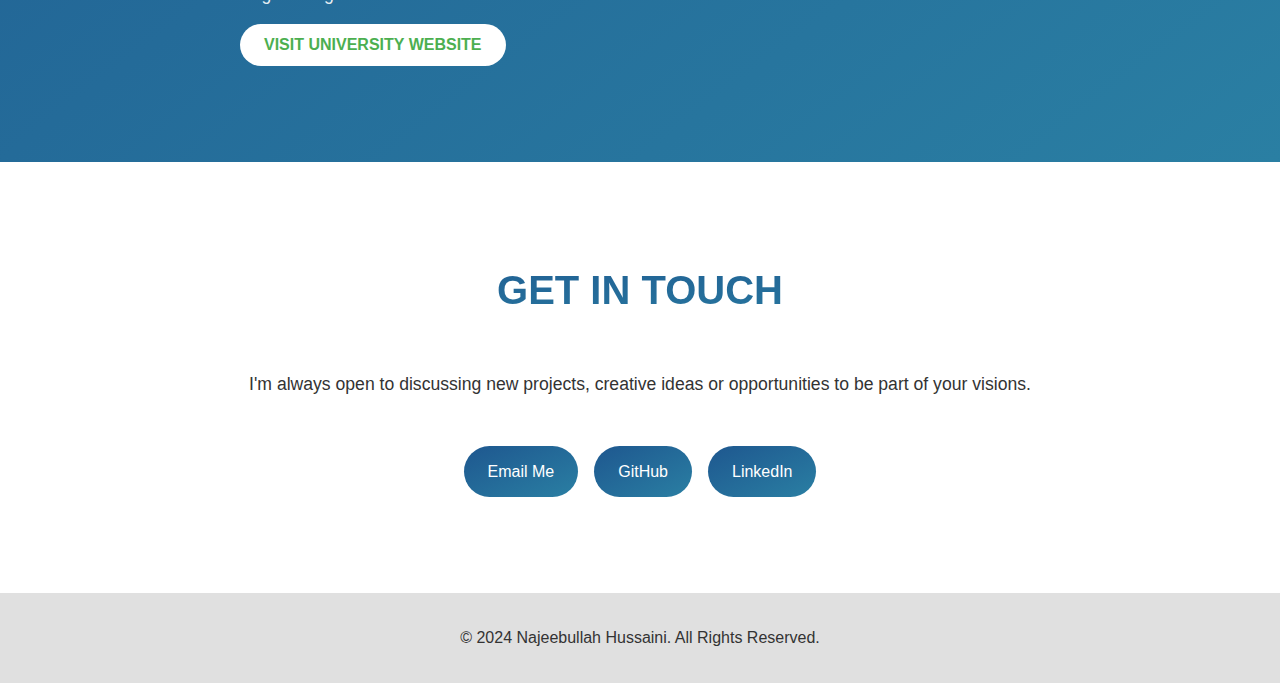
==== commit ae1d143d: "fixing acbtn" ====
--- a/index.html
+++ b/index.html
@@ -38,9 +38,9 @@
                 <p class="intro"> I am passionate about harnessing the power of data, machine learning, and AI to solve real-world problems.</p>
                 <p class="sub-intro">I specialize in building efficient ETL pipelines, leveraging Machine Learning for predictive insights, and working with large language models (LLMs) to automate and optimize processes.  Explore my work to see how I turn data into actionable insights that make a difference.</p>
                 <div class="cta-buttons">
-                    <a href="#projects" class="btn secondary">View Projects</a>
-                    <a href="#contact" class="btn secondary">Get in Touch</a>
-                    <a href="components/career/career.html" class="btn secondary">About Career</a>
+                    <a href="#projects" class="btn secondary">Projects</a>
+                    <a href="#contact" class="btn secondary">Contact</a>
+                    <a href="components/career/career.html" class="btn secondary">Career</a>
 
                 </div>
             </div>
--- a/style.css
+++ b/style.css
@@ -501,7 +501,7 @@
     }
 
     .nav-right ul li a {
-        font-size: 1rem;
+        font-size: 0.9rem;
     }
 
     .hero {
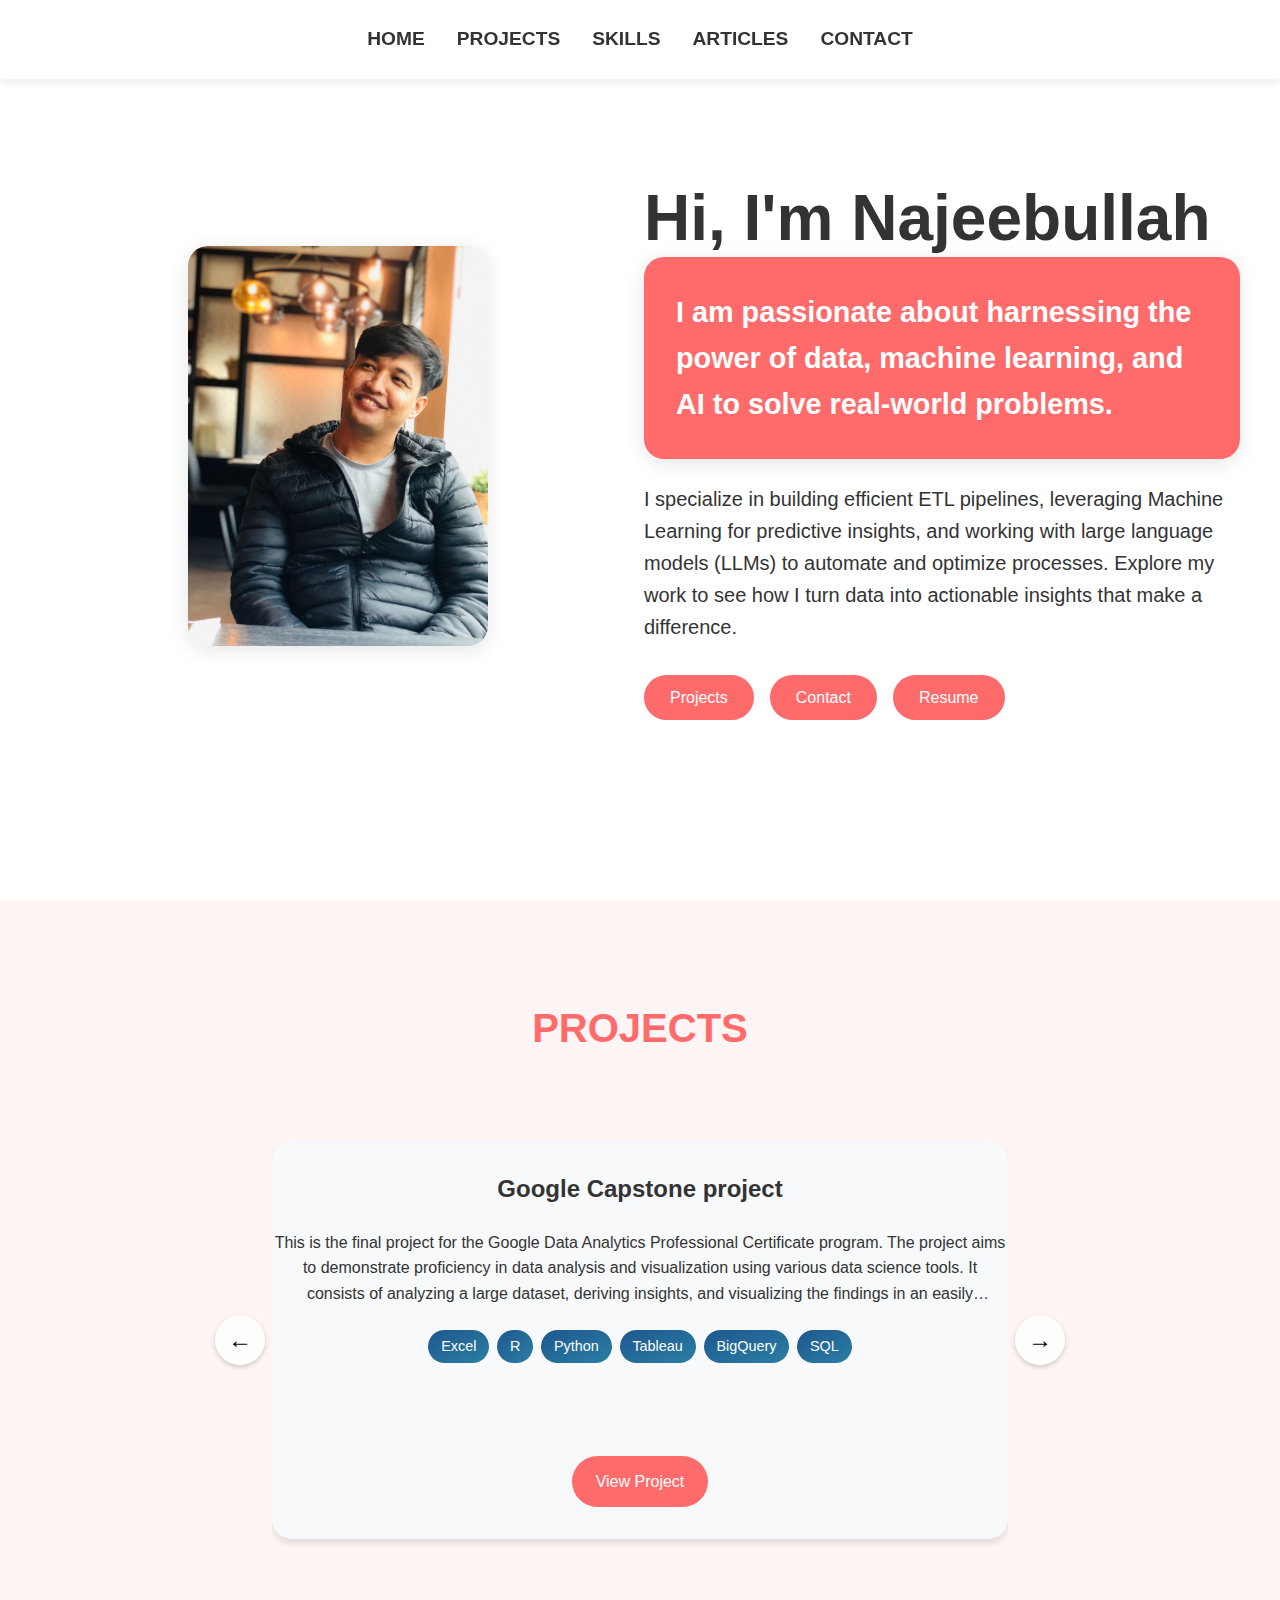
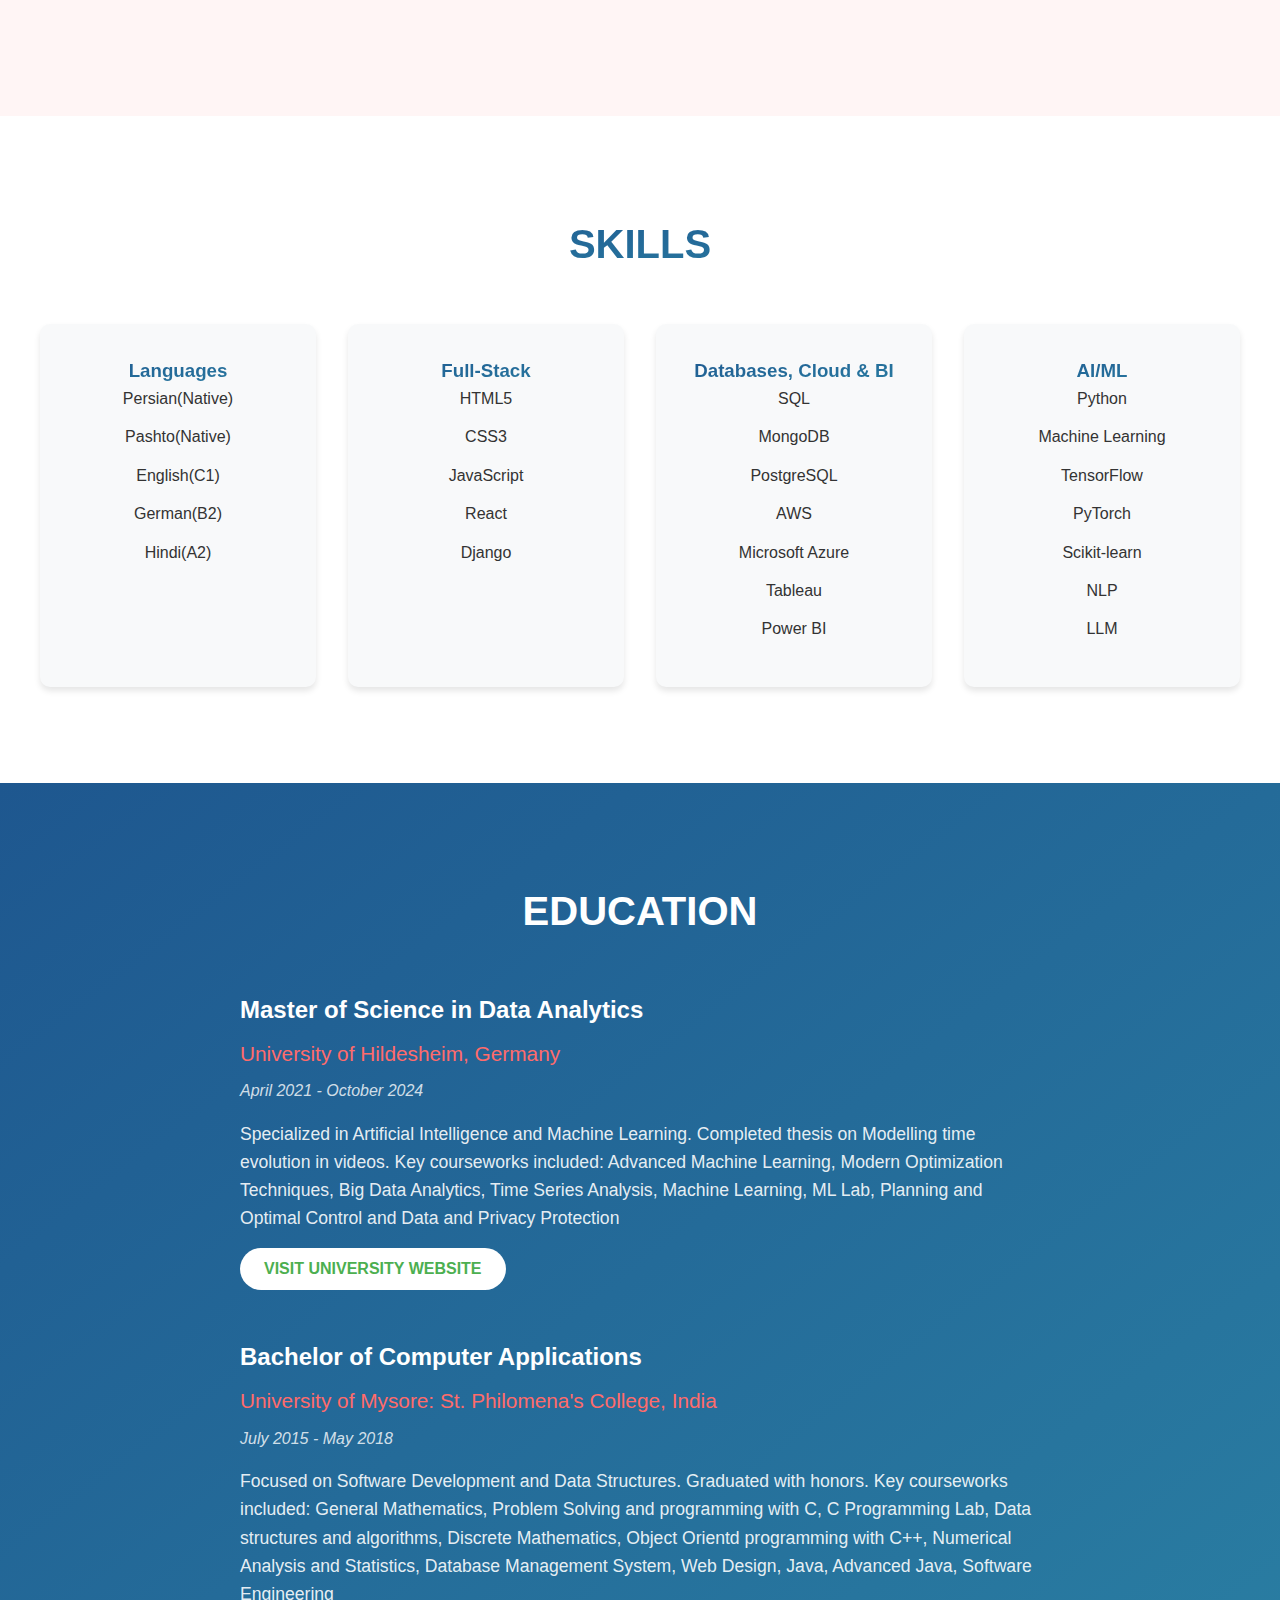
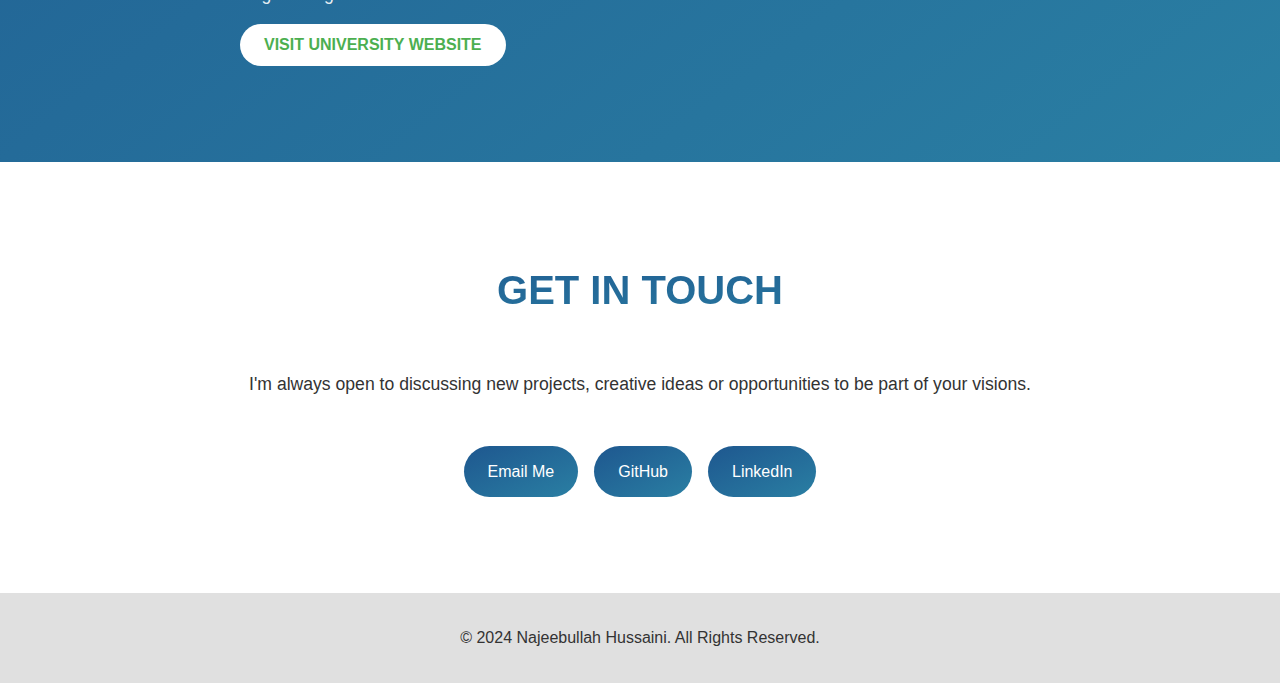
==== commit e88c8fd5: "fixing resume" ====
--- a/index.html
+++ b/index.html
@@ -40,7 +40,7 @@
                 <div class="cta-buttons">
                     <a href="#projects" class="btn secondary">Projects</a>
                     <a href="#contact" class="btn secondary">Contact</a>
-                    <a href="components/career/career.html" class="btn secondary">Career</a>
+                    <a href="components/career/career.html" class="btn secondary">Resume</a>
 
                 </div>
             </div>
